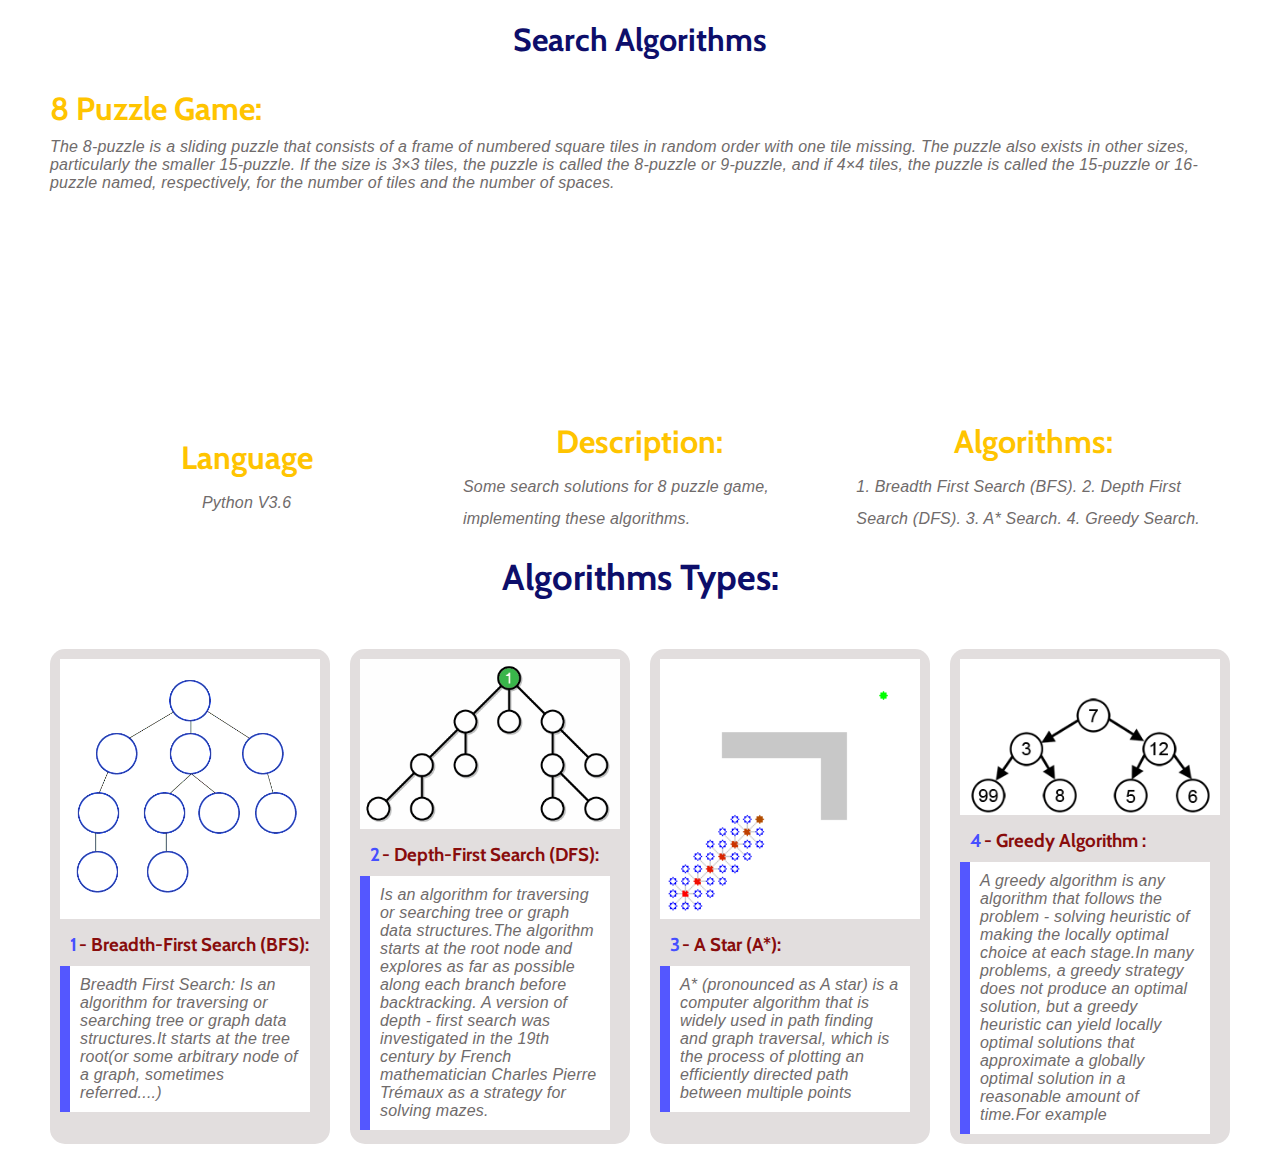
==== index.html @ 9638bb9e "Add files via upload" ====
<!DOCTYPE html>
<html lang="en">

    <head>
        <meta charset="UTF-8">
        <meta name="viewport" content="width=device-width, initial-scale=1.0">
        <title>Ai Task</title>
        <link rel="stylesheet" href="https://cdnjs.cloudflare.com/ajax/libs/font-awesome/6.5.1/css/all.min.css"
            integrity="sha512-DTOQO9RWCH3ppGqcWaEA1BIZOC6xxalwEsw9c2QQeAIftl+Vegovlnee1c9QX4TctnWMn13TZye+giMm8e2LwA=="
            crossorigin="anonymous" referrerpolicy="no-referrer" />
        <link rel="stylesheet" href="./assets/css/style.css">
    </head>

    <body>
        <h1>search algorithms</h1>
        <div class="hero">
            <div class="container">
                <div class="hero__content">
                    <h2>8 Puzzle Game:</h2>
                    <p class="desc">
                        The 8-puzzle is a sliding puzzle that consists of a frame of numbered square tiles in random
                        order
                        with one tile missing. The puzzle also exists in other sizes, particularly the smaller
                        15-puzzle. If
                        the size is 3×3 tiles, the puzzle is called the 8-puzzle or 9-puzzle, and if 4×4 tiles, the
                        puzzle
                        is
                        called the 15-puzzle or 16-puzzle named, respectively, for the number of tiles and the number of
                        spaces.
                    </p>
                </div>
            </div>
        </div>

        <div class="cards">
            <div class="container">
                <div class="card">
                    <div class="icon-holder">
                        <i class="fa-solid fa-1  number"></i>
                        <i class="fa-solid fa-laptop-code  fa-4x icon"></i>
                    </div>
                    <h4>Language</h4>
                    <p class="desc">
                        Python V3.6
                    </p>
                </div>
                <div class="card">
                    <div class="icon-holder">
                        <i class="fa-solid fa-2  number"></i>
                        <i class="fa-solid fa-pen-to-square fa-4x  icon"></i>
                    </div>
                    <h4>Description:</h4>
                    <p class="desc">
                        Some search solutions for
                        8 puzzle game, implementing
                        these algorithms.
                    </p>
                </div>
                <div class="card">
                    <div class="icon-holder">
                        <i class="fa-solid fa-3  number"></i>
                        <i class="fa-solid fa-quote-left fa-4x  icon"></i>
                    </div>
                    <h4>Algorithms:</h4>
                    <p class="desc">
                        <span>1. Breadth First Search (BFS).</span>
                        <span>2. Depth First Search (DFS).</span>
                        <span>3. A* Search.</span>
                        <span>4. Greedy Search.</span>
                    </p>
                </div>
            </div>
        </div>

        <div class="algorithms__types">
            <div class="container">
                <div class="section__title">
                    <h2>Algorithms Types:</h2>
                </div>
                <div class="types">
                    <div class="type">
                        <div class="box__img">
                            <img src="./assets/images/BFS.gif" alt="BFS GIF" />
                        </div>
                        <div class="type__content">
                            <h3 class="title">1- Breadth-First Search (BFS):</h3>
                            <p class="desc overview ">
                                Breadth First Search: Is an algorithm for traversing or searching tree or graph data
                                structures.It starts at
                                the tree root(or some arbitrary
                                node of a graph, sometimes referred....)
                            </p>
                            <ul class="read__more">
                                <li>
                                    <a target="_blank" href="./overView.htm" class="read__more--link">
                                        <i class="fa-solid fa-comment-dots"></i>
                                        <div class="tooltip">OverView</div>
                                    </a>
                                </li>
                                <li>
                                    <a target="_blank" href="https://trinket.io/python3/9ba454ab9e"
                                        class="read__more--link">
                                        <i class="fa-solid fa-eye"></i>
                                        <div class="tooltip">Code</div>
                                    </a>
                                </li>
                                <li>
                                    <a target="_blank" href="https://en.wikipedia.org/wiki/Breadth-first_search"
                                        class="read__more--link">
                                        <i class="fa-brands fa-wikipedia-w"></i>
                                        <div class="tooltip">wikipedia</div>
                                    </a>
                                </li>

                            </ul>
                        </div>
                    </div>
                    <div class="type">
                        <div class="box__img">
                            <img src="./assets/images/DFS.gif" alt="DFS GIF" />
                        </div>
                        <div class="type__content">
                            <h3 class="title">2- Depth-First Search (DFS):</h3>
                            <p class="desc overview ">
                                Is an algorithm for traversing or searching tree or graph data structures.The
                                algorithm
                                starts at the root node and
                                explores as far as possible along each branch before backtracking. A version of
                                depth -
                                first search was investigated in
                                the 19th century by French mathematician Charles Pierre Trémaux as a strategy for
                                solving mazes.
                            </p>
                            <ul class="read__more">
                                <li>
                                    <a target="_blank" href="./overView.htm" class="read__more--link">
                                        <i class="fa-solid fa-comment-dots"></i>
                                        <div class="tooltip">OverView</div>
                                    </a>
                                </li>
                                <li>
                                    <a target="_blank"
                                        href="https://trinket.io/python3/0a0f2d6351?showInstructions=true"
                                        class="read__more--link">
                                        <i class="fa-solid fa-eye"></i>
                                        <div class="tooltip">Code</div>
                                    </a>
                                </li>
                                <li>
                                    <a target="_blank" href="https://en.wikipedia.org/wiki/Breadth-first_search"
                                        class="read__more--link">
                                        <i class="fa-brands fa-wikipedia-w"></i>
                                        <div class="tooltip">wikipedia</div>
                                    </a>
                                </li>

                            </ul>
                        </div>
                    </div>
                    <div class="type">
                        <div class="box__img">
                            <img src="./assets/images/Astar.gif" alt="A Start GIF" />
                        </div>
                        <div class="type__content">
                            <h3 class="title">3- A Star (A*):</h3>
                            <p class="desc overview ">
                                A* (pronounced as A star) is a computer algorithm that is widely used in path
                                finding
                                and graph traversal, which is
                                the process of plotting an efficiently directed path between multiple points
                            </p>
                            <ul class="read__more">
                                <li>
                                    <a target="_blank" href="./overView.htm" class="read__more--link">
                                        <i class="fa-solid fa-comment-dots"></i>
                                        <div class="tooltip">OverView</div>
                                    </a>
                                </li>
                                <li>
                                    <a target="_blank" href="https://trinket.io/python3/ac1897fcbf"
                                        class="read__more--link">
                                        <i class="fa-solid fa-eye"></i>
                                        <div class="tooltip">Code</div>
                                    </a>
                                </li>
                                <li>
                                    <a target="_blank" href="https://en.wikipedia.org/wiki/A*_search_algorithm"
                                        class="read__more--link">
                                        <i class="fa-brands fa-wikipedia-w"></i>
                                        <div class="tooltip">wikipedia</div>
                                    </a>
                                </li>

                            </ul>
                        </div>
                    </div>
                    <div class="type">
                        <div class="box__img">
                            <img src="./assets/images/greedy.gif" alt="GS GIF" />
                        </div>
                        <div class="type__content">
                            <h3 class="title">4- greedy algorithm :</h3>
                            <p class="desc overview ">
                                A greedy algorithm is any algorithm that follows the problem - solving heuristic of
                                making the locally optimal choice at
                                each stage.In many problems, a greedy strategy does not produce an optimal solution,
                                but
                                a greedy heuristic can yield
                                locally optimal solutions that approximate a globally optimal solution in a
                                reasonable
                                amount of time.For example
                            </p>
                            <ul class="read__more">
                                <li>
                                    <a target="_blank" href="./overView.htm" class="read__more--link">
                                        <i class="fa-solid fa-comment-dots"></i>
                                        <div class="tooltip">OverView</div>
                                    </a>
                                </li>
                                <li>
                                    <a target="_blank" href="https://trinket.io/python3/034133c272"
                                        class="read__more--link">
                                        <i class="fa-solid fa-eye"></i>
                                        <div class="tooltip">Code</div>
                                    </a>
                                </li>
                                <li>
                                    <a target="_blank" href="https://en.wikipedia.org/wiki/greedy_algorithm"
                                        class="read__more--link">
                                        <i class="fa-brands fa-wikipedia-w"></i>
                                        <div class="tooltip">wikipedia</div>
                                    </a>
                                </li>

                            </ul>
                        </div>
                    </div>
                </div>
            </div>
        </div>
    </body>

</html>
---- assets/css/style.css ----
@import url('https://fonts.googleapis.com/css2?family=Cabin:ital,wght@0,400..700;1,400..700&display=swap');

:root {
    --section-color: #eff7fa;
    --green-color: #33d1cc;
    --yellow-color: #ffc400;
}

* {
    padding: 0;
    margin: 0;
    box-sizing: border-box;
}

body {
    font-family: sans-serif;
    overflow-x: hidden;
}

a {
    text-decoration: none;
}

ul li {
    list-style-type: none;
}

h1,
h2,
h4,
h3 {
    text-transform: capitalize;
    font-family: "Cabin", sans-serif;
}

h1 {
    text-align: center;
    font-weight: 700;
    color: #0d0e6a;
    margin-top: 20px;
}


.desc {
    color: #706b6b;
    letter-spacing: .2px;
    font-style: italic;
}

.overview {
    background-color: rgb(255, 255, 255);
    padding: 10px;
    position: relative;
}

.overview::after {
    content: '';
    position: absolute;
    right: 100%;
    top: 0;
    display: block;
    width: 10px;
    height: 100%;
    background-color: #5457ff;
}


.title {
    color: rgb(136, 12, 12);
}

.title::first-letter {
    color: #464fff;
    margin-right: .1rem;
}

.mainBtn {
    display: block;
    width: fit-content;
    margin: 0 auto;
    text-align: center;
    padding: 10px 20px;
    border-radius: 30px;
    background-color: #1b1ed6;
    color: white;
    border: none;
    cursor: pointer;
    transition: all .3s ease-in-out;
}

.mainBtn:hover {
    background-color: #0d0e6a;
    width: 80%;
    font-weight: 600;
}

.container {
    padding: 10px 50px;
}

.hero {
    margin-top: 20px;
}

.hero .container,
.algorithms__types .container {
    display: flex;
    flex-direction: column;
    justify-content: center;
    align-items: center;
    gap: 30px;
}


.overviews .box__img {
    width: 300px;
    margin: auto;

}

.section__title {
    font-size: 1.5rem;
    font-weight: 700;
    text-transform: capitalize;
    color: #0d0e6a;
    margin-bottom: 20px;
}

.types {
    display: flex;
    flex-wrap: wrap;
    gap: 20px;
}

.type {
    background-color: rgb(226, 222, 222);
    flex: calc(100% /4 - 60px);
    padding: 10px;
    overflow: hidden;
    position: relative;
    border-radius: 15px;
}

.box__img {
    width: 100%;
}

.box__img img {
    width: 100%;
    object-fit: cover;
}

.type__content {
    padding: 10px 10px 0 10px;
    display: flex;
    flex-direction: column;
    gap: 10px;
}

.tooltip {
    position: absolute;
    top: -40px;
    background: rgba(92, 183, 233, 0.868);
    min-width: max-content;
    color: white;
    font-size: 15px;
    font-weight: 700;
    padding: 5px 10px;
    border-radius: 4px;
    box-shadow: 0 2px 10px gray;
    transform: translateY(-10px);
    opacity: 0;
    pointer-events: none;
    transition: all .3s ease-in-out;
    z-index: 1;
}

.read__more {
    display: flex;
    justify-content: center;
    align-items: center;
    gap: 50px;
    position: absolute;
    top: 0;
    left: 50%;
    transform: translate(-50%, 100%);
    width: 100%;
    height: 100%;
    transition: all .3s ease-in-out;
    background-color: rgba(88, 95, 136, 0.759);
}

.read__more--link {
    position: relative;
    width: 35px;
    height: 35px;
    border-radius: 50%;
    transition: all .3s ease-in-out;
}

.read__more--link i:is(:hover, :focus) {
    opacity: 1;
}

.read__more--link:hover .tooltip {
    transform: translateY(0);
    opacity: 1;
}

.read__more--link i {
    font-size: 1.5rem;
    color: #fff;
    opacity: .7;
}

.type:hover .read__more {
    display: flex;
    transform: translate(-50%, 0);
}

.read__more--link i:hover {
    scale: 1.2;
}

@media (max-width: 768px) {
    .type {
        flex: calc(100% / 2 - 40px);
    }

}

@media (max-width: 500px) {
    .type {
        flex: calc(100% / 1 - 20px);
    }
}

.cards .container {
    display: flex;
    width: 100%;
    align-items: center;
    justify-content: space-around;
    flex-direction: row;
    flex-wrap: wrap;

}

.card {
    display: flex;
    flex-direction: column;
    justify-content: center;
    align-items: center;
    gap: 10px;
    flex-basis: 30%;
}

.cards .icon-holder {
    height: 200px;
    position: relative;
}

.cards .icon-holder * {
    position: absolute;
    bottom: 0;
    left: 50%;
    transform: translateX(-50%);
}

.cards .icon-holder .number {
    font-size: 12rem;
    color: var(--section-color);
}

.cards .icon-holder .icon {
    color: var(--green-color);
}

.hero__content h2,
.cards .card h4 {
    color: var(--yellow-color);
    font-size: 2rem;
    text-transform: capitalize;
}

.card .desc {
    line-height: 2;
    align-self: center;
}

.overviews .container {
    display: flex;
    flex-direction: column;
    gap: 30px;
}

.overviews__title h4,
.overview__card h4 {
    margin-bottom: 15px;
    font-size: 1.5rem;
    color: rgb(17, 100, 178);
    position: relative;
    width: fit-content;
}

.overviews__title h4::after,
.overview__card h4::after {
    content: '';
    position: absolute;
    bottom: -5px;
    left: 0;
    width: 100%;
    height: 2px;
    background-color: #5f61edc3;
}

.overviews__title h4 {
    margin: auto;
    color: #a21414;
    font-size: 1.8rem;
}

.hero__content h2 {
    margin-bottom: 10px;
}
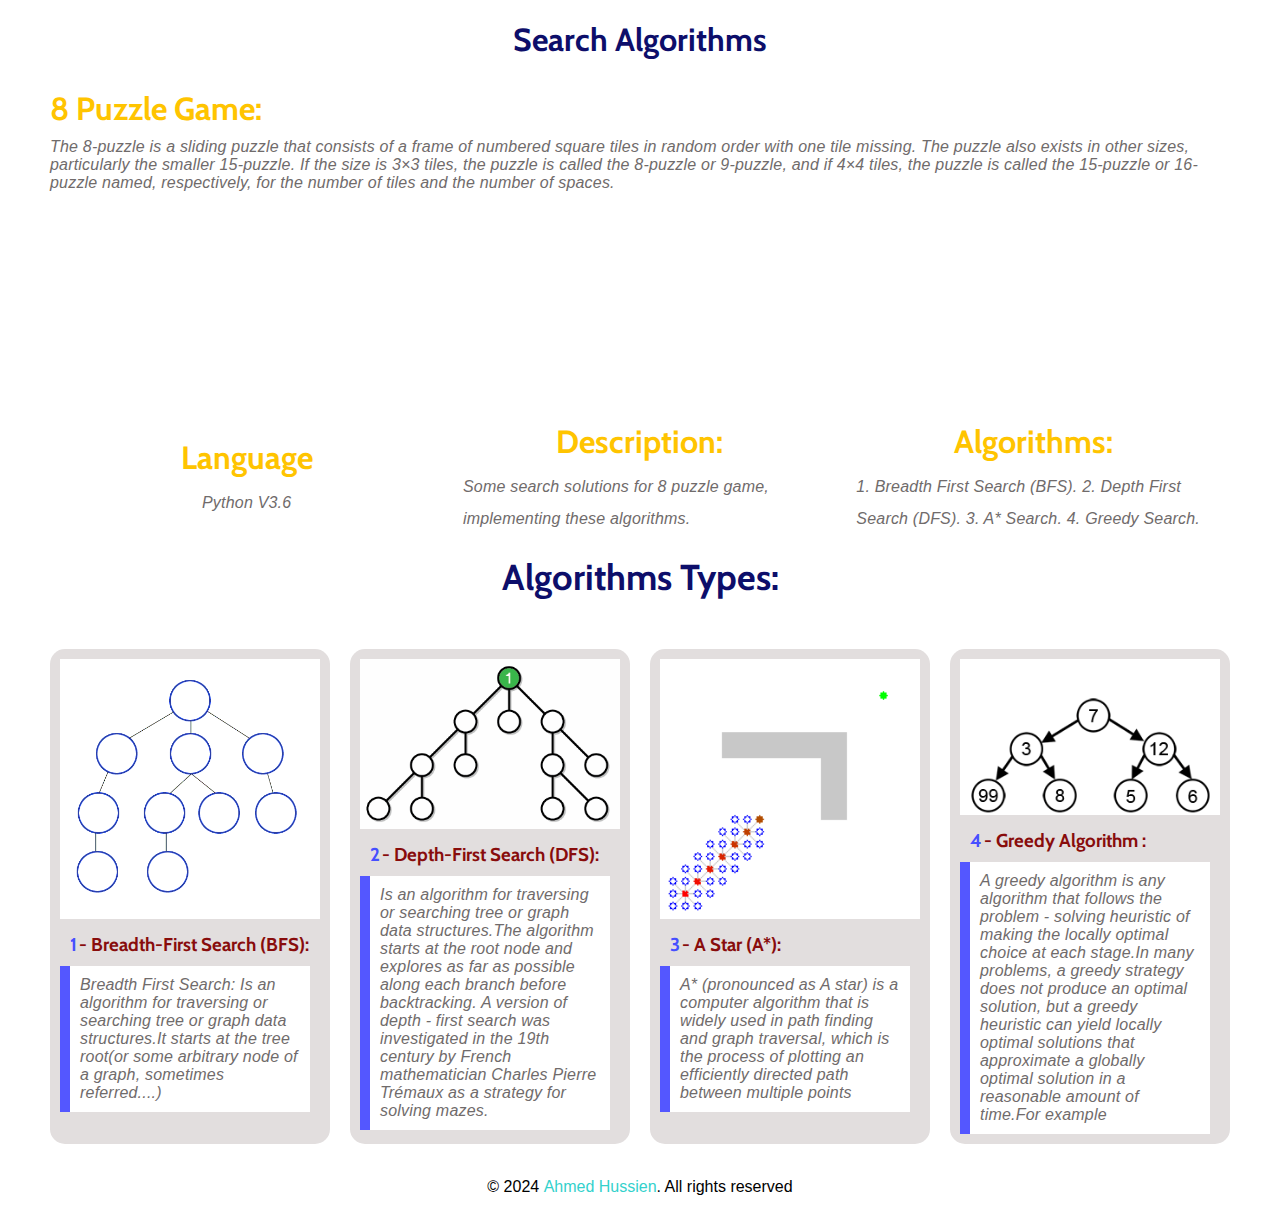
==== commit 9bcbc519: "Add files via upload" ====
--- a/index.html
+++ b/index.html
@@ -98,20 +98,19 @@
                                     </a>
                                 </li>
                                 <li>
+                                    <a target="_blank" href="https://en.wikipedia.org/wiki/Breadth-first_search"
+                                        class="read__more--link">
+                                        <i class="fa-brands fa-wikipedia-w"></i>
+                                        <div class="tooltip">wikipedia</div>
+                                    </a>
+                                </li>
+                                <li>
                                     <a target="_blank" href="https://trinket.io/python3/9ba454ab9e"
                                         class="read__more--link">
                                         <i class="fa-solid fa-eye"></i>
                                         <div class="tooltip">Code</div>
                                     </a>
                                 </li>
-                                <li>
-                                    <a target="_blank" href="https://en.wikipedia.org/wiki/Breadth-first_search"
-                                        class="read__more--link">
-                                        <i class="fa-brands fa-wikipedia-w"></i>
-                                        <div class="tooltip">wikipedia</div>
-                                    </a>
-                                </li>
-
                             </ul>
                         </div>
                     </div>
@@ -139,6 +138,13 @@
                                     </a>
                                 </li>
                                 <li>
+                                    <a target="_blank" href="https://en.wikipedia.org/wiki/Breadth-first_search"
+                                        class="read__more--link">
+                                        <i class="fa-brands fa-wikipedia-w"></i>
+                                        <div class="tooltip">wikipedia</div>
+                                    </a>
+                                </li>
+                                <li>
                                     <a target="_blank"
                                         href="https://trinket.io/python3/0a0f2d6351?showInstructions=true"
                                         class="read__more--link">
@@ -146,14 +152,6 @@
                                         <div class="tooltip">Code</div>
                                     </a>
                                 </li>
-                                <li>
-                                    <a target="_blank" href="https://en.wikipedia.org/wiki/Breadth-first_search"
-                                        class="read__more--link">
-                                        <i class="fa-brands fa-wikipedia-w"></i>
-                                        <div class="tooltip">wikipedia</div>
-                                    </a>
-                                </li>
-
                             </ul>
                         </div>
                     </div>
@@ -177,20 +175,19 @@
                                     </a>
                                 </li>
                                 <li>
+                                    <a target="_blank" href="https://en.wikipedia.org/wiki/A*_search_algorithm"
+                                        class="read__more--link">
+                                        <i class="fa-brands fa-wikipedia-w"></i>
+                                        <div class="tooltip">wikipedia</div>
+                                    </a>
+                                </li>
+                                <li>
                                     <a target="_blank" href="https://trinket.io/python3/ac1897fcbf"
                                         class="read__more--link">
                                         <i class="fa-solid fa-eye"></i>
                                         <div class="tooltip">Code</div>
                                     </a>
                                 </li>
-                                <li>
-                                    <a target="_blank" href="https://en.wikipedia.org/wiki/A*_search_algorithm"
-                                        class="read__more--link">
-                                        <i class="fa-brands fa-wikipedia-w"></i>
-                                        <div class="tooltip">wikipedia</div>
-                                    </a>
-                                </li>
-
                             </ul>
                         </div>
                     </div>
@@ -217,6 +214,14 @@
                                         <div class="tooltip">OverView</div>
                                     </a>
                                 </li>
+
+                                <li>
+                                    <a target="_blank" href="https://en.wikipedia.org/wiki/greedy_algorithm"
+                                        class="read__more--link">
+                                        <i class="fa-brands fa-wikipedia-w"></i>
+                                        <div class="tooltip">wikipedia</div>
+                                    </a>
+                                </li>
                                 <li>
                                     <a target="_blank" href="https://trinket.io/python3/034133c272"
                                         class="read__more--link">
@@ -224,20 +229,36 @@
                                         <div class="tooltip">Code</div>
                                     </a>
                                 </li>
-                                <li>
-                                    <a target="_blank" href="https://en.wikipedia.org/wiki/greedy_algorithm"
-                                        class="read__more--link">
-                                        <i class="fa-brands fa-wikipedia-w"></i>
-                                        <div class="tooltip">wikipedia</div>
-                                    </a>
-                                </li>
 
                             </ul>
                         </div>
                     </div>
                 </div>
             </div>
+
+
         </div>
+        <footer>
+            <p class="copyright">
+                &copy; 2024 <a href="https://github.com/Eng-Ahmed-Hussien">Ahmed Hussien</a>. All rights reserved
+            </p>
+        </footer>
+        <a href="#top" class="go-top color-primary" data-go-top title="Go to Top">
+            <i class="fa-solid fa-arrow-up"></i>
+        </a>
+        <script>
+            const goTopBtn = document.querySelector("[data-go-top]");
+
+            window.addEventListener("scroll", function () {
+
+                if (window.scrollY >= 10) {
+                    goTopBtn.classList.add("active");
+                } else {
+                    goTopBtn.classList.remove("active");
+                }
+
+            });
+        </script>
     </body>
 
 </html>--- a/assets/css/style.css
+++ b/assets/css/style.css
@@ -5,6 +5,8 @@
     --green-color: #33d1cc;
     --yellow-color: #ffc400;
 }
+
+
 
 * {
     padding: 0;
@@ -74,25 +76,6 @@
     margin-right: .1rem;
 }
 
-.mainBtn {
-    display: block;
-    width: fit-content;
-    margin: 0 auto;
-    text-align: center;
-    padding: 10px 20px;
-    border-radius: 30px;
-    background-color: #1b1ed6;
-    color: white;
-    border: none;
-    cursor: pointer;
-    transition: all .3s ease-in-out;
-}
-
-.mainBtn:hover {
-    background-color: #0d0e6a;
-    width: 80%;
-    font-weight: 600;
-}
 
 .container {
     padding: 10px 50px;
@@ -227,11 +210,23 @@
         flex: calc(100% / 2 - 40px);
     }
 
+    .card {
+        flex: calc(100% / 2 - 40px);
+    }
+
 }
 
 @media (max-width: 500px) {
     .type {
         flex: calc(100% / 1 - 20px);
+    }
+
+    .card {
+        flex: calc(100% / 1 - 20px);
+    }
+
+    .section__title h2 {
+        font-size: smaller;
     }
 }
 
@@ -321,4 +316,52 @@
 
 .hero__content h2 {
     margin-bottom: 10px;
+}
+
+footer {
+    margin: 20px auto;
+}
+
+footer p {
+    text-align: center;
+}
+
+.copyright {
+    line-height: 1.6;
+}
+
+.copyright a {
+    display: inline-block;
+    color: var(--green-color);
+}
+
+.copyright a:hover {
+    color: var(--yellow-color);
+    font-weight: bold;
+}
+
+/*======================================GO TO TOP================================*/
+
+.go-top {
+    position: fixed;
+    bottom: 25px;
+    right: 25px;
+    width: 45px;
+    height: 45px;
+    display: grid;
+    place-items: center;
+    font-size: 20px;
+    border: 2px solid var(--yellow-color);
+    border-radius: 50%;
+    opacity: 0;
+    pointer-events: none;
+    transform: translateY(10px);
+    transition: all .3s ease-in-out;
+    z-index: 12;
+}
+
+.go-top.active {
+    opacity: 1;
+    pointer-events: all;
+    transform: translateY(0);
 }